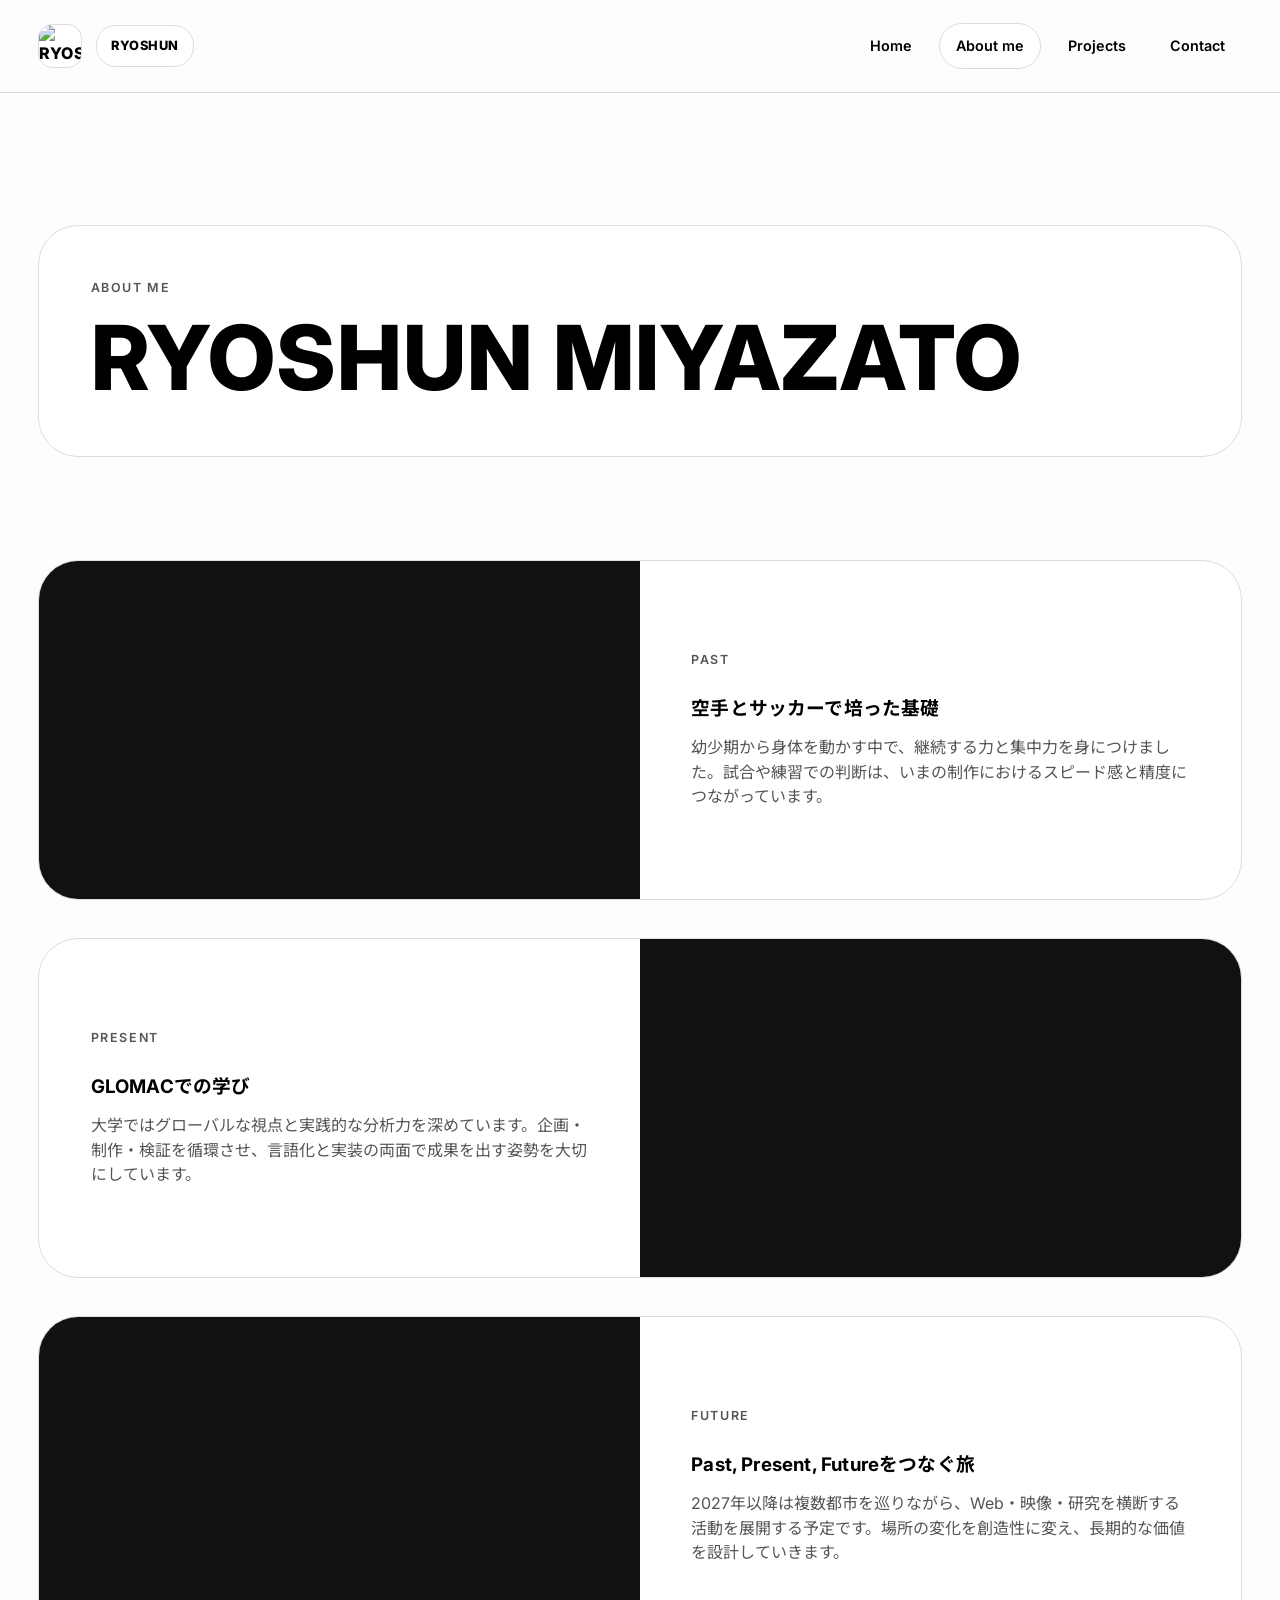
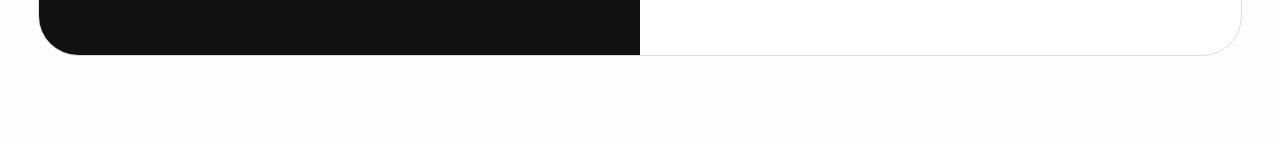
==== about.html @ bb1b3f8f "Refactor homepage layout by optimizing styles and improving typography; add a new activity section f" ====
<!DOCTYPE html>
<html lang="ja">
<head>
  <meta charset="UTF-8">
  <meta name="viewport" content="width=device-width, initial-scale=1.0">
  <title>About me | RYOSHUN</title>
  <link rel="preconnect" href="https://fonts.googleapis.com">
  <link rel="preconnect" href="https://fonts.gstatic.com" crossorigin>
  <link href="https://fonts.googleapis.com/css2?family=Inter:wght@400;600;700;800&family=Noto+Sans+JP:wght@400;500;700&display=swap" rel="stylesheet">
  <link rel="stylesheet" href="style.css">
</head>
<body>
  <header class="site-header">
    <div class="header-inner">
      <a class="brand" href="index.html" aria-label="RYOSHUN Home">
        <img src="assets/ryoshun-logo.png" alt="RYOSHUN logo">
        <span class="brand-fallback">RYOSHUN</span>
      </a>
      <nav class="main-nav">
        <a href="index.html">Home</a>
        <a href="about.html" class="current">About me</a>
        <a href="projects.html">Projects</a>
        <a href="contact.html">Contact</a>
      </nav>
    </div>
  </header>

  <main class="page-shell">
    <section class="section">
      <div class="card">
        <p class="eyebrow">About me</p>
        <h1 class="about-title">RYOSHUN MIYAZATO</h1>
      </div>
    </section>

    <section class="section story-stack">
      <article class="story-item">
        <div class="story-image" aria-hidden="true"></div>
        <div class="story-content">
          <p class="eyebrow">Past</p>
          <h3>空手とサッカーで培った基礎</h3>
          <p class="subtext">幼少期から身体を動かす中で、継続する力と集中力を身につけました。試合や練習での判断は、いまの制作におけるスピード感と精度につながっています。</p>
        </div>
      </article>

      <article class="story-item">
        <div class="story-image" aria-hidden="true"></div>
        <div class="story-content">
          <p class="eyebrow">Present</p>
          <h3>GLOMACでの学び</h3>
          <p class="subtext">大学ではグローバルな視点と実践的な分析力を深めています。企画・制作・検証を循環させ、言語化と実装の両面で成果を出す姿勢を大切にしています。</p>
        </div>
      </article>

      <article class="story-item">
        <div class="story-image" aria-hidden="true"></div>
        <div class="story-content">
          <p class="eyebrow">Future</p>
          <h3>Past, Present, Futureをつなぐ旅</h3>
          <p class="subtext">2027年以降は複数都市を巡りながら、Web・映像・研究を横断する活動を展開する予定です。場所の変化を創造性に変え、長期的な価値を設計していきます。</p>
        </div>
      </article>
    </section>
  </main>
</body>
</html>
---- style.css ----
:root {
  --bg: #fdfdfd;
  --text: #000000;
  --muted: #555555;
  --line: #dddddd;
  --card: #ffffff;
  --radius: 40px;
  --space-lg: clamp(56px, 8vw, 110px);
}

* {
  box-sizing: border-box;
}

html,
body {
  margin: 0;
  padding: 0;
}

body {
  font-family: "Inter", "Noto Sans JP", "Hiragino Kaku Gothic ProN", "Yu Gothic", sans-serif;
  background: var(--bg);
  color: var(--text);
  line-height: 1.55;
}

a {
  color: inherit;
  text-decoration: none;
}

img {
  max-width: 100%;
  display: block;
  border-radius: var(--radius);
}

.site-header {
  position: sticky;
  top: 0;
  z-index: 100;
  background: rgba(253, 253, 253, 0.88);
  backdrop-filter: blur(12px);
  border-bottom: 1px solid var(--line);
}

.header-inner {
  width: min(1260px, 94vw);
  margin: 0 auto;
  min-height: 92px;
  display: flex;
  align-items: center;
  justify-content: space-between;
  gap: 20px;
}

.brand {
  display: inline-flex;
  align-items: center;
  gap: 14px;
  font-weight: 800;
  letter-spacing: 0.03em;
}

.brand img {
  width: 44px;
  height: 44px;
  object-fit: cover;
  border: 1px solid var(--line);
  border-radius: 14px;
  background: #ffffff;
}

.brand-fallback {
  font-size: 0.8rem;
  padding: 10px 14px;
  border: 1px solid var(--line);
  border-radius: 20px;
  background: #ffffff;
}

.main-nav {
  display: flex;
  flex-wrap: wrap;
  gap: 10px;
}

.main-nav a {
  padding: 11px 16px;
  border: 1px solid transparent;
  border-radius: 999px;
  font-size: 0.9rem;
  font-weight: 600;
}

.main-nav a:hover,
.main-nav a.current {
  border-color: var(--line);
  background: #ffffff;
}

.page-shell {
  width: min(1260px, 94vw);
  margin: 0 auto;
  padding: 30px 0 86px;
}

.section {
  margin-top: var(--space-lg);
}

.card,
.btn,
.input,
.textarea,
.hero,
.activity-card,
.story-item,
.project-card,
.contact-panel {
  border-radius: var(--radius);
}

.card {
  border: 1px solid var(--line);
  background: var(--card);
  padding: clamp(26px, 4vw, 52px);
}

.eyebrow {
  margin: 0 0 14px;
  font-size: 0.78rem;
  text-transform: uppercase;
  letter-spacing: 0.13em;
  color: var(--muted);
  font-weight: 600;
}

h1,
h2,
h3,
h4 {
  margin: 0;
  line-height: 1.05;
  letter-spacing: 0.01em;
}

p {
  margin: 0;
}

.hero {
  position: relative;
  min-height: calc(100vh - 140px);
  border: 1px solid var(--line);
  overflow: hidden;
  display: grid;
  place-items: center;
  padding: 42px;
}

.hero-media {
  position: absolute;
  inset: 0;
  background: #000000;
}

.hero-inner {
  position: relative;
  z-index: 1;
  color: #ffffff;
  text-align: center;
}

.hero h1 {
  font-size: clamp(2.4rem, 9vw, 8.2rem);
  font-weight: 800;
}

.activity-grid {
  display: grid;
  grid-template-columns: repeat(12, 1fr);
  gap: 20px;
}

.activity-card {
  border: 1px solid var(--line);
  background: #ffffff;
  min-height: 280px;
  padding: clamp(24px, 3.2vw, 38px);
  display: flex;
  flex-direction: column;
  justify-content: space-between;
}

.span-6 {
  grid-column: span 6;
}

.span-4 {
  grid-column: span 4;
}

.activity-card h3,
.project-card h3 {
  font-size: clamp(1.25rem, 2.3vw, 2rem);
  font-weight: 700;
}

.subtext {
  color: var(--muted);
}

.about-title {
  font-size: clamp(2rem, 7vw, 6rem);
  font-weight: 800;
}

.story-stack {
  display: grid;
  gap: 38px;
}

.story-item {
  border: 1px solid var(--line);
  background: #ffffff;
  overflow: hidden;
  display: grid;
  grid-template-columns: 1fr 1fr;
  min-height: 340px;
}

.story-item:nth-child(even) .story-image {
  order: 2;
}

.story-image {
  background: #111111;
  min-height: 260px;
}

.story-content {
  padding: clamp(24px, 4vw, 52px);
  display: grid;
  gap: 16px;
  align-content: center;
}

.projects-grid {
  display: grid;
  grid-template-columns: repeat(12, minmax(0, 1fr));
  gap: 18px;
}

.project-card {
  border: 1px solid var(--line);
  background: #ffffff;
  padding: clamp(24px, 3vw, 36px);
  min-height: 220px;
  display: grid;
  gap: 12px;
  transition: transform 260ms ease, box-shadow 260ms ease;
}

.project-card:hover {
  transform: translateY(-6px);
  box-shadow: 0 12px 30px rgba(0, 0, 0, 0.08);
}

.project-card.large {
  grid-column: span 7;
}

.project-card.medium {
  grid-column: span 5;
}

.project-card.wide {
  grid-column: span 12;
}

.contact-grid {
  display: grid;
  gap: 24px;
  grid-template-columns: 1.2fr 1fr;
}

.contact-panel {
  border: 1px solid var(--line);
  background: #ffffff;
  padding: clamp(24px, 4vw, 42px);
}

form {
  display: grid;
  gap: 14px;
}

label {
  font-size: 0.9rem;
  font-weight: 600;
}

.input,
.textarea,
.btn {
  width: 100%;
  border: 1px solid var(--line);
  background: #ffffff;
  color: var(--text);
  font: inherit;
  padding: 14px 16px;
}

.textarea {
  min-height: 130px;
  resize: vertical;
}

.btn {
  background: #000000;
  color: #ffffff;
  font-weight: 700;
  cursor: pointer;
}

.status-clock {
  display: grid;
  gap: 10px;
  margin-top: 20px;
}

.clock-time {
  font-size: clamp(2rem, 5vw, 3.2rem);
  font-weight: 800;
}

.socials {
  margin-top: 20px;
  display: flex;
  gap: 12px;
}

.socials a {
  border: 1px solid var(--line);
  border-radius: 999px;
  padding: 10px 15px;
  font-size: 0.88rem;
  font-weight: 600;
}

@media (max-width: 980px) {
  .span-6,
  .span-4,
  .project-card.large,
  .project-card.medium,
  .project-card.wide {
    grid-column: span 12;
  }

  .story-item {
    grid-template-columns: 1fr;
  }

  .story-item:nth-child(even) .story-image {
    order: 0;
  }

  .contact-grid {
    grid-template-columns: 1fr;
  }
}

@media (max-width: 700px) {
  .header-inner {
    min-height: 80px;
    padding: 10px 0;
    align-items: flex-start;
    flex-direction: column;
  }

  .hero {
    min-height: 70vh;
  }

  .main-nav a {
    font-size: 0.82rem;
    padding: 9px 13px;
  }
}
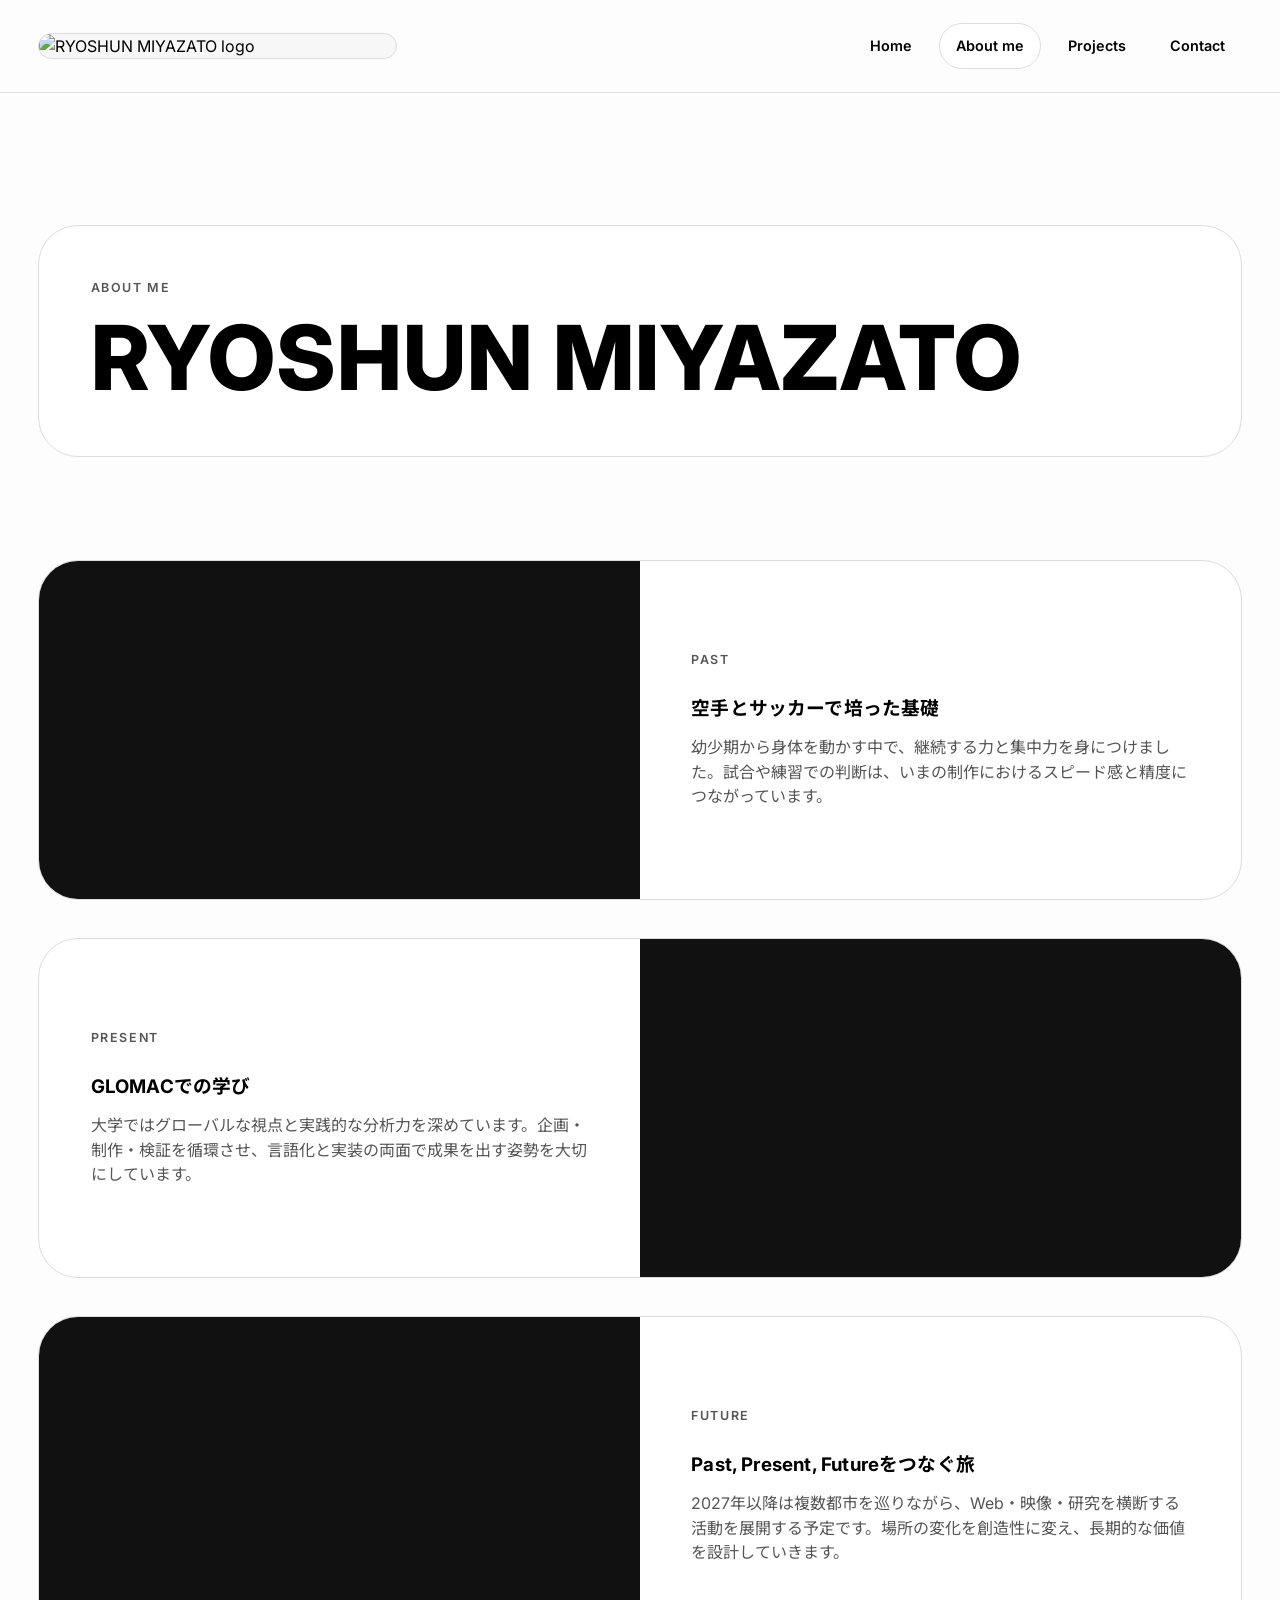
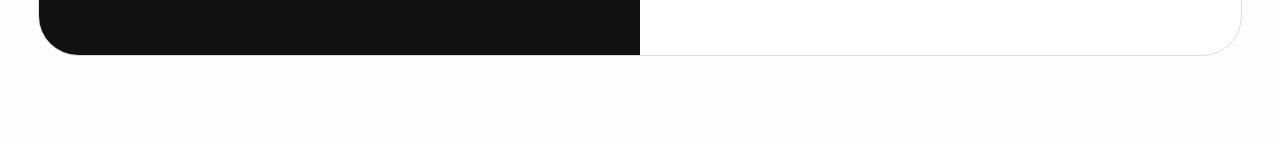
==== commit 239a6fe2: "Update logo across multiple pages and adjust brand styles for improved responsiveness and visual con" ====
--- a/about.html
+++ b/about.html
@@ -13,8 +13,7 @@
   <header class="site-header">
     <div class="header-inner">
       <a class="brand" href="index.html" aria-label="RYOSHUN Home">
-        <img src="assets/ryoshun-logo.png" alt="RYOSHUN logo">
-        <span class="brand-fallback">RYOSHUN</span>
+        <img src="C:/Users/ryoso/.cursor/projects/c-Users-ryoso-OneDrive-Ryoshun-Ssite-symbolic-portfolio/assets/c__Users_ryoso_AppData_Roaming_Cursor_User_workspaceStorage_faf4bd11f399cc19758a384f08f6feeb_images___________2026-04-27_125450-e27ad35d-ca4f-4121-9e05-907e99277383.png" alt="RYOSHUN MIYAZATO logo">
       </a>
       <nav class="main-nav">
         <a href="index.html">Home</a>
--- a/style.css
+++ b/style.css
@@ -58,18 +58,15 @@
 .brand {
   display: inline-flex;
   align-items: center;
-  gap: 14px;
-  font-weight: 800;
-  letter-spacing: 0.03em;
+  gap: 0;
 }
 
 .brand img {
-  width: 44px;
-  height: 44px;
-  object-fit: cover;
-  border: 1px solid var(--line);
-  border-radius: 14px;
-  background: #ffffff;
+  width: clamp(210px, 28vw, 380px);
+  height: auto;
+  object-fit: contain;
+  border: 1px solid var(--line);
+  background: #f7f7f7;
 }
 
 .brand-fallback {
@@ -388,4 +385,8 @@
     font-size: 0.82rem;
     padding: 9px 13px;
   }
-}
+
+  .brand img {
+    width: min(76vw, 300px);
+  }
+}
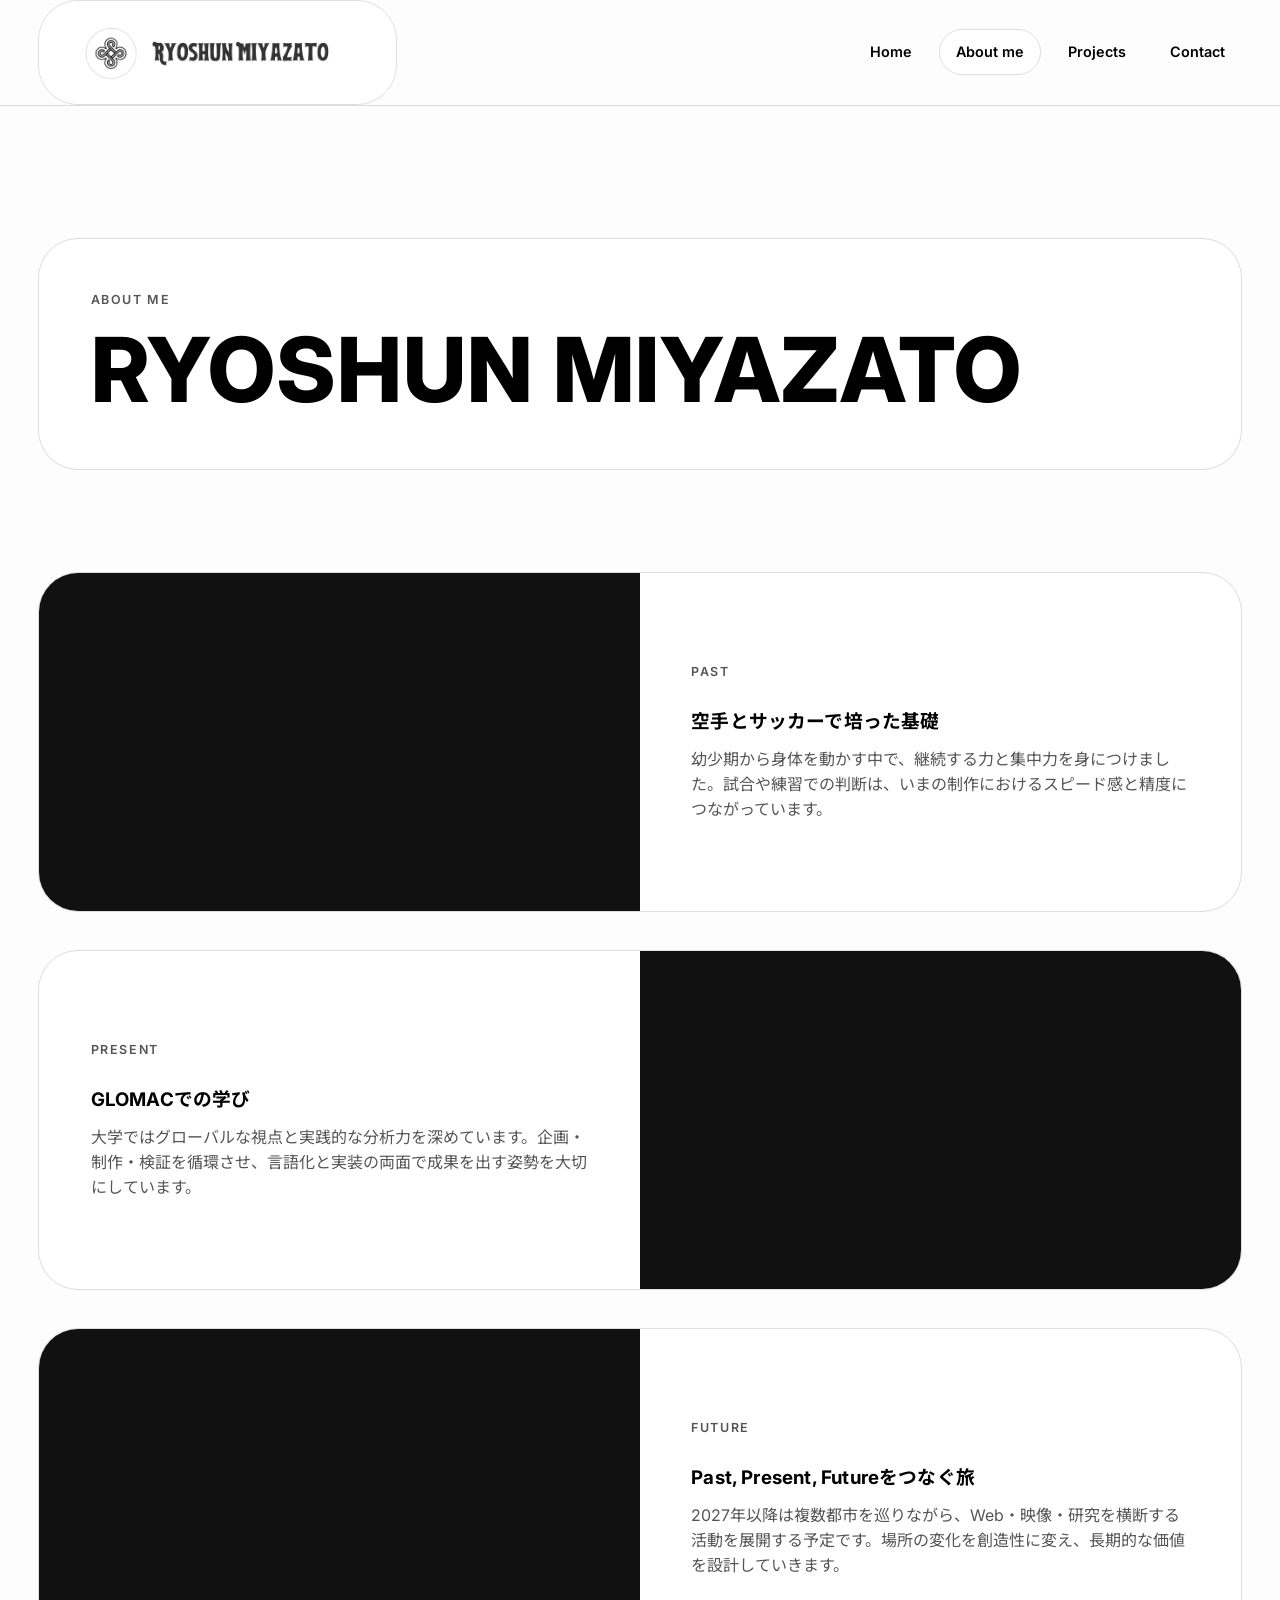
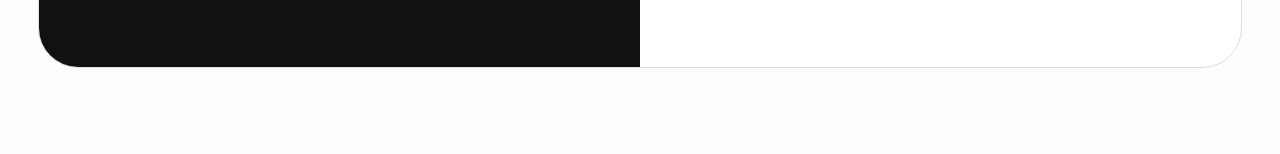
==== commit 38ca0f47: "Enhance homepage layout by refining styles and typography; improve activity section visibility for r" ====
--- a/about.html
+++ b/about.html
@@ -1,4 +1,4 @@
-<!DOCTYPE html>
+﻿<!DOCTYPE html>
 <html lang="ja">
 <head>
   <meta charset="UTF-8">
@@ -13,7 +13,7 @@
   <header class="site-header">
     <div class="header-inner">
       <a class="brand" href="index.html" aria-label="RYOSHUN Home">
-        <img src="C:/Users/ryoso/.cursor/projects/c-Users-ryoso-OneDrive-Ryoshun-Ssite-symbolic-portfolio/assets/c__Users_ryoso_AppData_Roaming_Cursor_User_workspaceStorage_faf4bd11f399cc19758a384f08f6feeb_images___________2026-04-27_125450-e27ad35d-ca4f-4121-9e05-907e99277383.png" alt="RYOSHUN MIYAZATO logo">
+        <img src="assets/ryoshun-logo.png" alt="RYOSHUN MIYAZATO logo">
       </a>
       <nav class="main-nav">
         <a href="index.html">Home</a>
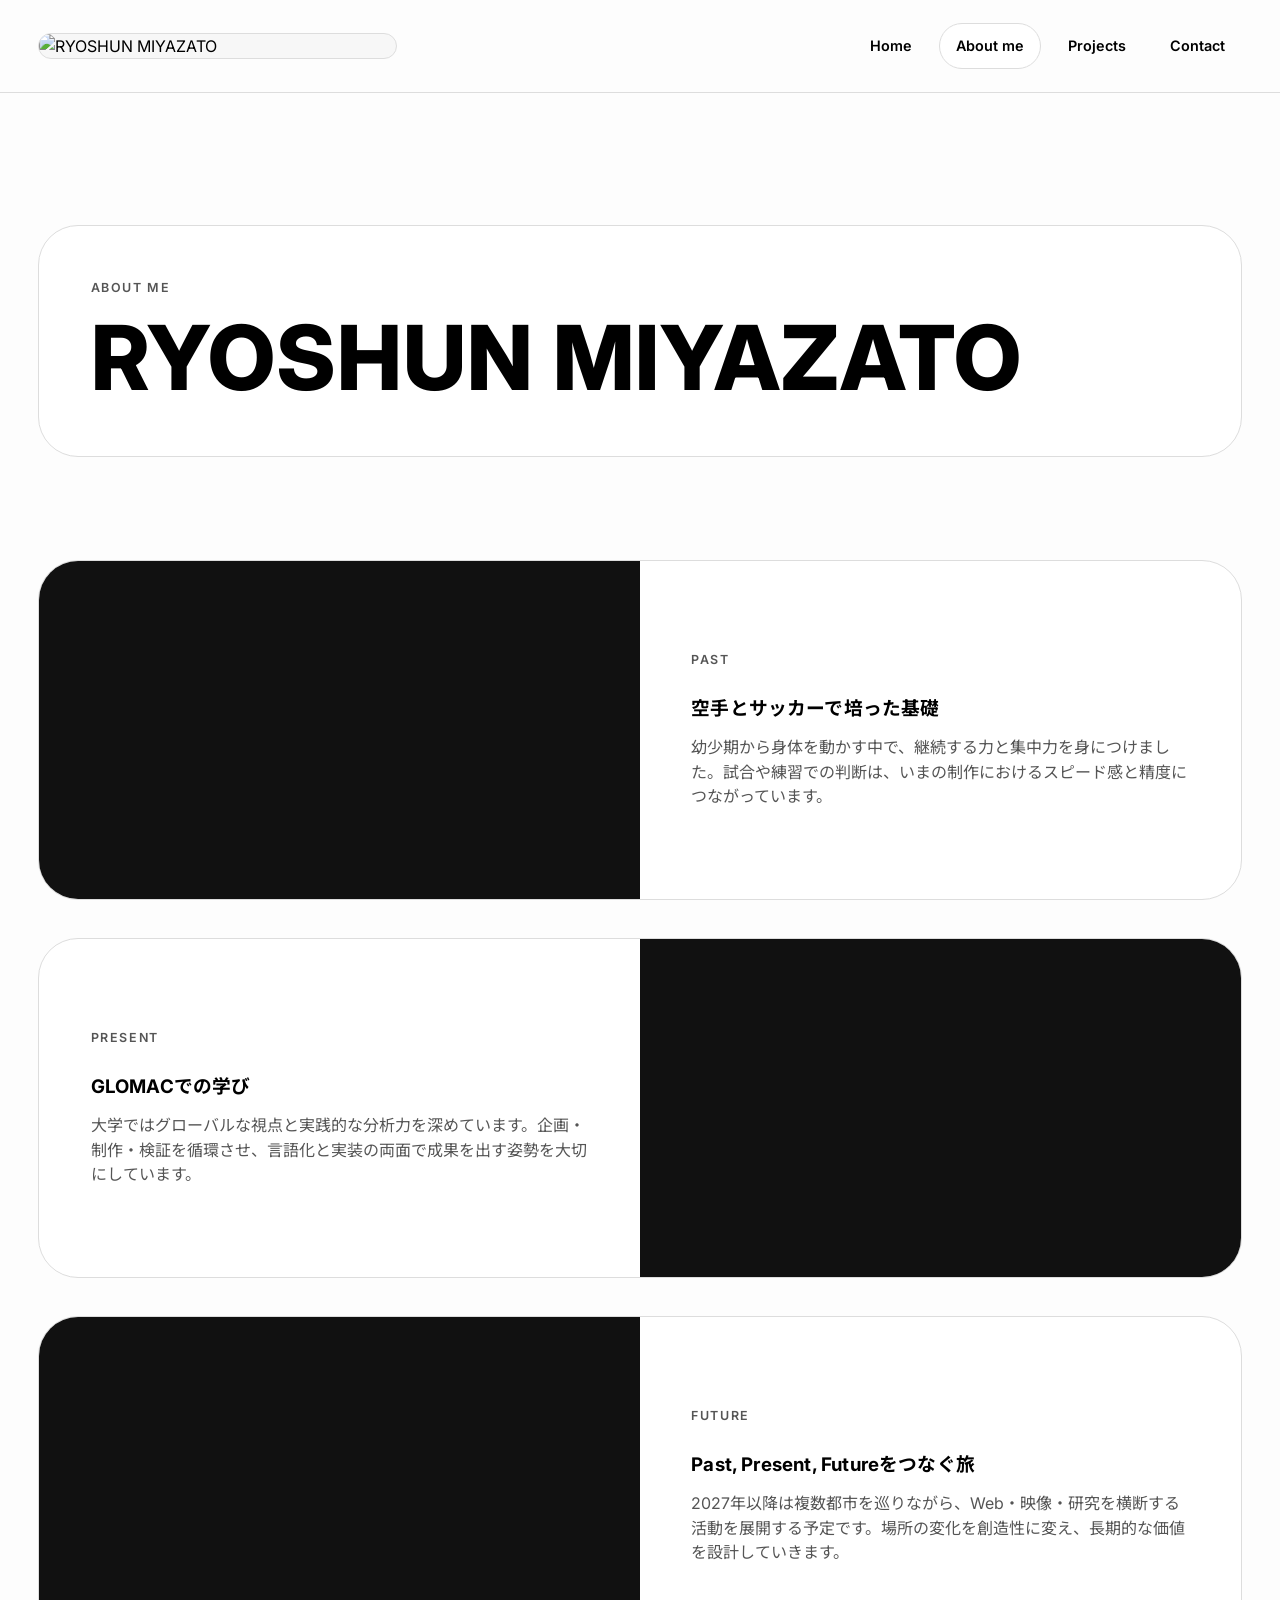
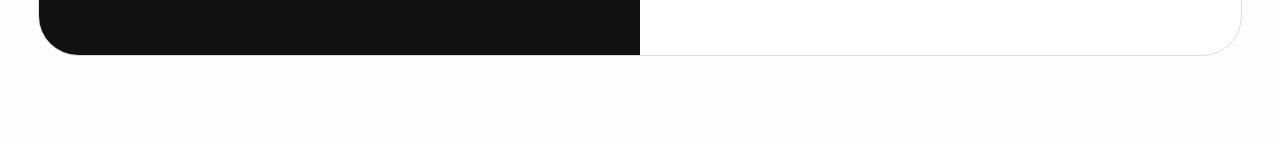
==== commit cc4b751b: "Update logo across multiple pages to new branding for Ryoshun Miyazato, enhancing visual consistency" ====
--- a/about.html
+++ b/about.html
@@ -13,7 +13,7 @@
   <header class="site-header">
     <div class="header-inner">
       <a class="brand" href="index.html" aria-label="RYOSHUN Home">
-        <img src="assets/ryoshun-logo.png" alt="RYOSHUN MIYAZATO logo">
+        <img src="assets/Ryoshun.png" alt="RYOSHUN MIYAZATO">
       </a>
       <nav class="main-nav">
         <a href="index.html">Home</a>
--- a/style.css
+++ b/style.css
@@ -1,4 +1,6 @@
 :root {
+  /* ヒーローロゴ PNG の下部に埋め込まれた文字を隠すときの見せる縦の割合（小さいほど下を多くカット） */
+  --hero-logo-visible-ratio: 0.78;
   --bg: #fdfdfd;
   --text: #000000;
   --muted: #555555;
@@ -6,6 +8,11 @@
   --card: #ffffff;
   --radius: 40px;
   --space-lg: clamp(56px, 8vw, 110px);
+  --hm-white: #ffffff;
+  --hm-black: #000000;
+  --hm-pill-gray: #f2f2f2;
+  --hm-pill-radius: 40px;
+  --hm-header-h: clamp(64px, 12vw, 84px);
 }
 
 * {
@@ -34,6 +41,18 @@
   max-width: 100%;
   display: block;
   border-radius: var(--radius);
+}
+
+.visually-hidden:not(:focus):not(:active) {
+  border: 0;
+  clip-path: inset(50%);
+  height: 1px;
+  margin: -1px;
+  overflow: hidden;
+  padding: 0;
+  position: absolute;
+  white-space: nowrap;
+  width: 1px;
 }
 
 .site-header {
@@ -390,3 +409,326 @@
     width: min(76vw, 300px);
   }
 }
+
+/* —— Human Made landing (index) —— */
+
+body.hm-landing {
+  margin: 0;
+  min-height: 100vh;
+  background: var(--hm-white);
+  color: var(--hm-black);
+  font-family: "Inter", "Noto Sans JP", "Hiragino Kaku Gothic ProN", "Yu Gothic", sans-serif;
+}
+
+body.hm-landing.hm-menu-open {
+  overflow: hidden;
+}
+
+.pill-base {
+  border-radius: var(--hm-pill-radius);
+  font-weight: 800;
+  letter-spacing: 0.04em;
+  text-transform: uppercase;
+  font-size: clamp(0.62rem, 1.35vw, 0.78rem);
+  line-height: 1;
+}
+
+.hm-header {
+  position: fixed;
+  inset: 0 0 auto 0;
+  z-index: 2000;
+  background: var(--hm-white);
+  border-bottom: 1px solid rgba(0, 0, 0, 0.06);
+}
+
+.hm-header__inner {
+  position: relative;
+  width: min(1280px, 100%);
+  margin: 0 auto;
+  min-height: var(--hm-header-h);
+  padding: clamp(10px, 2.4vw, 18px) clamp(14px, 3vw, 28px);
+  display: grid;
+  grid-template-columns: 44px minmax(0, 1fr) auto;
+  align-items: center;
+  column-gap: clamp(8px, 1.5vw, 16px);
+}
+
+.hm-header__cell--left {
+  display: flex;
+  align-items: center;
+  justify-content: flex-start;
+}
+
+.hm-header__cell--center {
+  min-width: 0;
+  display: flex;
+  justify-content: center;
+  align-items: center;
+  padding-inline: clamp(4px, 1vw, 12px);
+}
+
+.hm-header__cell--right {
+  min-width: 0;
+  display: flex;
+  justify-content: flex-end;
+}
+
+.hm-burger {
+  position: relative;
+  z-index: 3;
+  flex: 0 0 44px;
+  display: inline-flex;
+  flex-direction: column;
+  justify-content: center;
+  gap: 6px;
+  width: 44px;
+  height: 44px;
+  padding: 0;
+  border: none;
+  border-radius: 12px;
+  background: transparent;
+  cursor: pointer;
+  color: var(--hm-black);
+}
+
+.hm-burger:focus-visible {
+  outline: 2px solid var(--hm-black);
+  outline-offset: 3px;
+}
+
+.hm-burger__bar {
+  display: block;
+  height: 3px;
+  width: 26px;
+  background: currentColor;
+  border-radius: 2px;
+}
+
+.hm-header__brand {
+  display: inline-flex;
+  align-items: center;
+  justify-content: center;
+  max-width: min(78vw, 440px);
+}
+
+.hm-header__logo {
+  width: auto;
+  height: clamp(44px, 11vw, 60px);
+  max-width: 100%;
+  object-fit: contain;
+  border-radius: 0;
+}
+
+.hm-header__actions {
+  position: relative;
+  z-index: 2;
+  display: flex;
+  align-items: center;
+  justify-content: flex-end;
+  gap: 0;
+  min-width: 0;
+  max-width: min(58vw, 720px);
+}
+
+.hm-header__balance {
+  display: none;
+  width: 44px;
+  height: 44px;
+  flex: 0 0 44px;
+}
+
+.nav-pills {
+  display: flex;
+  flex-wrap: nowrap;
+  align-items: center;
+  gap: clamp(6px, 1.2vw, 10px);
+  max-width: 100%;
+  overflow-x: auto;
+  padding-bottom: 2px;
+  scrollbar-width: thin;
+  -webkit-overflow-scrolling: touch;
+}
+
+.nav-pills--stack {
+  flex-direction: column;
+  align-items: stretch;
+  max-width: none;
+  overflow: visible;
+  padding: 8px 0 16px;
+  gap: 10px;
+}
+
+.nav-pill {
+  border-radius: var(--hm-pill-radius);
+  font-weight: 800;
+  letter-spacing: 0.04em;
+  text-transform: uppercase;
+  font-size: clamp(0.62rem, 1.35vw, 0.78rem);
+  line-height: 1;
+  display: inline-flex;
+  align-items: center;
+  justify-content: center;
+  flex: 0 0 auto;
+  padding: clamp(10px, 1.8vw, 14px) clamp(12px, 2vw, 18px);
+  background: var(--hm-pill-gray);
+  color: var(--hm-black);
+  border: 1px solid transparent;
+  text-decoration: none;
+  white-space: nowrap;
+  transition: background 0.15s ease, border-color 0.15s ease, transform 0.15s ease;
+}
+
+.nav-pill:hover {
+  background: #e8e8e8;
+}
+
+.nav-pill--lang {
+  background: var(--hm-white);
+  border-color: var(--hm-black);
+  min-width: 52px;
+}
+
+.nav-pill--lang:hover {
+  background: #fafafa;
+}
+
+.nav-pill--icon {
+  background: var(--hm-pill-gray);
+  border-color: var(--hm-black);
+  padding-inline: clamp(12px, 2vw, 16px);
+}
+
+.nav-pill--icon:hover {
+  background: #e8e8e8;
+}
+
+.nav-pill__mail {
+  font-size: 1rem;
+  line-height: 1;
+}
+
+.hm-header__nav-desktop .nav-pill--icon .nav-pill__mail {
+  transform: translateY(1px);
+}
+
+.hm-mobile-panel {
+  position: absolute;
+  left: 0;
+  right: 0;
+  top: 100%;
+  background: var(--hm-white);
+  border-bottom: 1px solid rgba(0, 0, 0, 0.08);
+  box-shadow: 0 18px 40px rgba(0, 0, 0, 0.08);
+  padding: 0 clamp(16px, 4vw, 28px) 8px;
+}
+
+.hm-mobile-panel .nav-pill {
+  justify-content: center;
+  width: 100%;
+}
+
+.hm-main {
+  min-height: 100vh;
+  display: flex;
+  align-items: center;
+  justify-content: center;
+  padding: calc(var(--hm-header-h) + clamp(24px, 6vw, 56px)) clamp(16px, 4vw, 40px) clamp(100px, 18vh, 140px);
+}
+
+.main-logo-group {
+  position: relative;
+  width: min(1200px, 100%);
+  display: flex;
+  justify-content: center;
+  align-items: center;
+}
+
+/* Square logo PNG の下部に埋め込まれている表記を隠す（画像本体はそのまま） */
+.main-logo-group__crop {
+  position: relative;
+  overflow: hidden;
+  height: min(78vh, 820px);
+  width: min(96vw, 1100px, calc(min(78vh, 820px) / var(--hero-logo-visible-ratio)));
+}
+
+.main-logo-group__mark {
+  position: absolute;
+  top: 0;
+  left: 0;
+  width: 100%;
+  height: auto;
+  max-width: none;
+  border-radius: 0;
+  filter: drop-shadow(0 12px 28px rgba(0, 0, 0, 0.06));
+}
+
+.hm-footer-anchor {
+  position: fixed;
+  right: clamp(12px, 3vw, 28px);
+  bottom: clamp(12px, 3vw, 28px);
+  z-index: 1500;
+}
+
+.footer-pill {
+  display: inline-flex;
+  align-items: center;
+  gap: clamp(8px, 1.6vw, 14px);
+  padding: clamp(10px, 1.8vw, 14px) clamp(16px, 2.4vw, 22px);
+  border-radius: var(--hm-pill-radius);
+  background: var(--hm-pill-gray);
+  border: 1px solid var(--hm-black);
+  color: var(--hm-black);
+  text-decoration: none;
+  font-family: "Noto Sans JP", "Inter", sans-serif;
+  font-weight: 700;
+  font-size: clamp(0.95rem, 2.1vw, 1.15rem);
+  letter-spacing: 0.06em;
+  transition: background 0.15s ease, transform 0.15s ease;
+}
+
+.footer-pill:hover {
+  background: #e8e8e8;
+}
+
+.footer-pill__label {
+  line-height: 1;
+}
+
+.footer-pill__duck {
+  display: inline-flex;
+  align-items: center;
+  justify-content: center;
+}
+
+.footer-pill__duck-svg {
+  display: block;
+}
+
+@media (max-width: 900px) {
+  .hm-header__inner {
+    grid-template-columns: 44px minmax(0, 1fr) 44px;
+  }
+
+  .hm-header__nav-desktop {
+    display: none;
+  }
+
+  .hm-header__balance {
+    display: block;
+  }
+
+  .hm-header__actions {
+    max-width: none;
+  }
+}
+
+@media (max-width: 520px) {
+  .hm-header__logo {
+    height: clamp(40px, 13vw, 54px);
+  }
+
+  .main-logo-group__crop {
+    height: min(72vh, 640px);
+    width: min(96vw, calc(min(72vh, 640px) / var(--hero-logo-visible-ratio)));
+  }
+}
